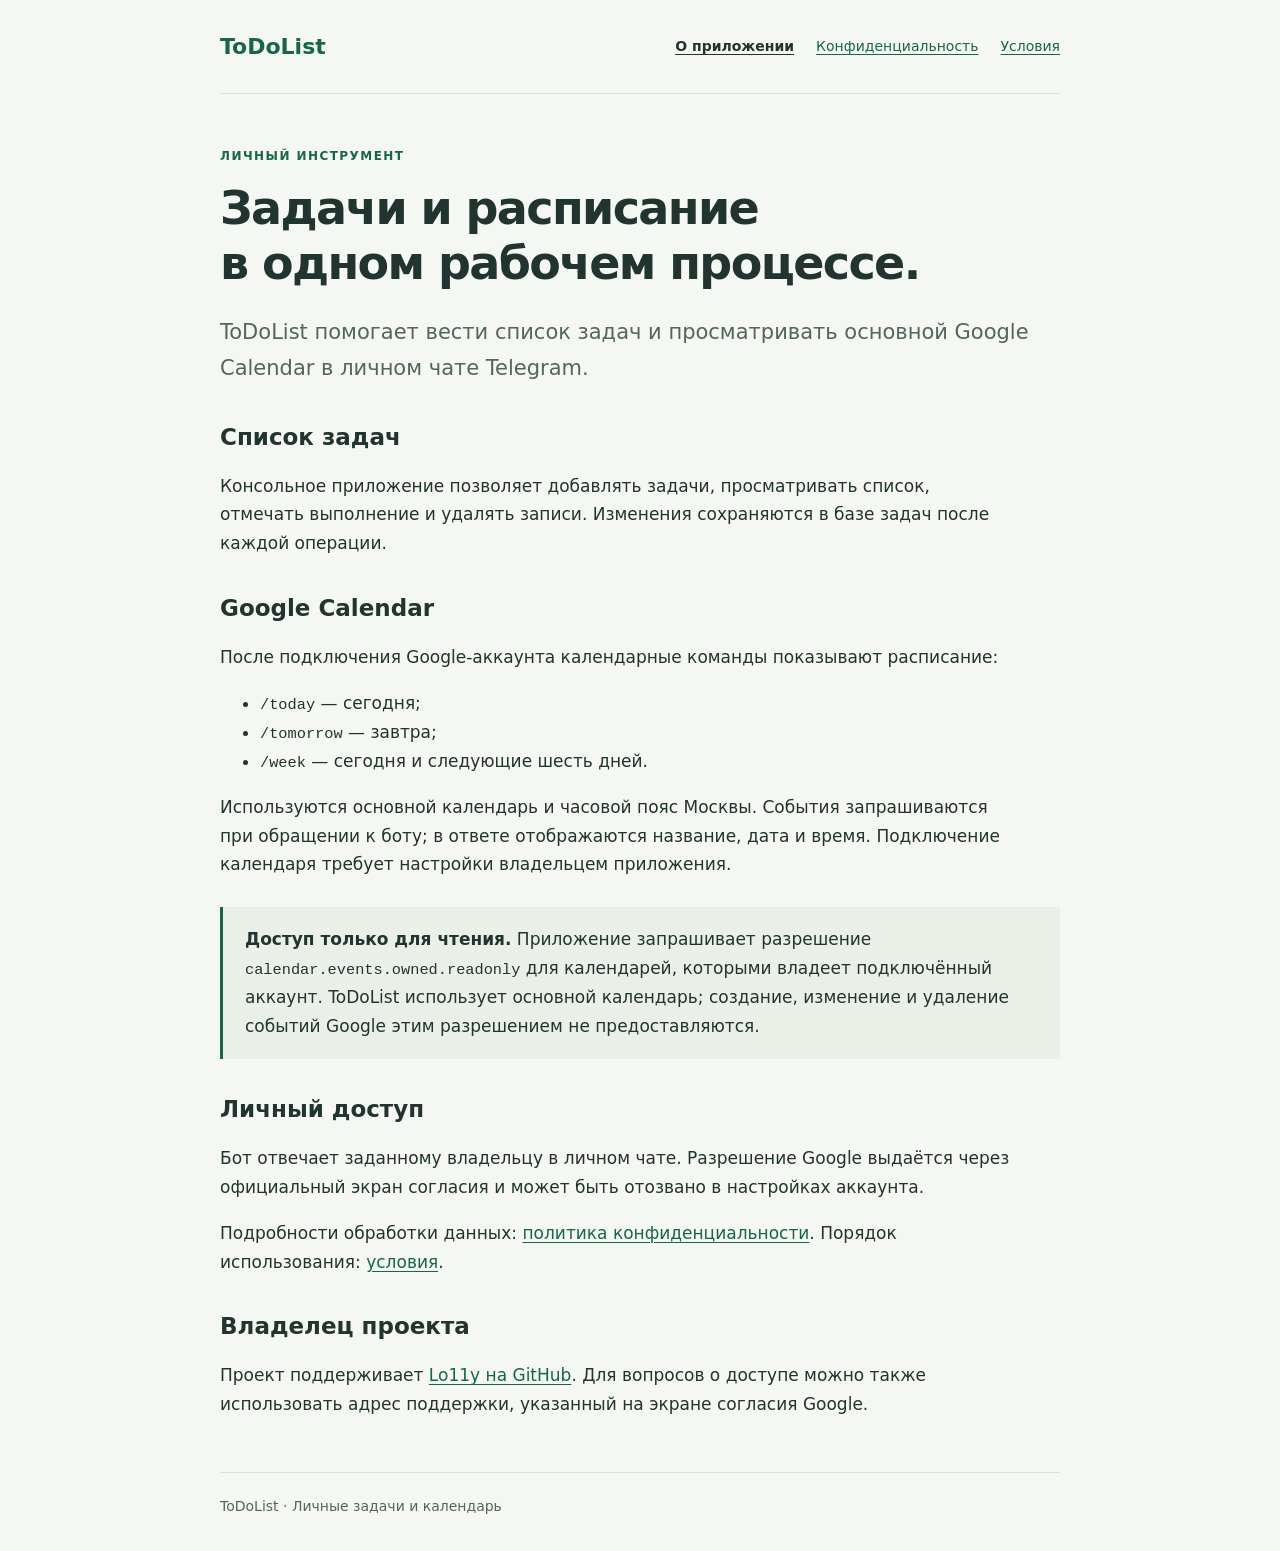
==== index.html @ 9a12ab8c "Publish ToDoList information and Google OAuth policy pages" ====
<!doctype html>
<html lang="ru">
<head>
  <meta charset="utf-8">
  <meta name="viewport" content="width=device-width, initial-scale=1">
  <meta name="description" content="ToDoList — личный список задач и чтение основного Google Calendar через Telegram.">
  <title>ToDoList — задачи и календарь</title>
  <link rel="stylesheet" href="style.css">
</head>
<body>
  <a class="skip" href="#main">К содержимому</a>
  <header><a class="brand" href="index.html">ToDoList</a><nav aria-label="Страницы"><a href="index.html" aria-current="page">О приложении</a><a href="privacy.html">Конфиденциальность</a><a href="terms.html">Условия</a></nav></header>
  <main id="main">
    <div class="eyebrow">Личный инструмент</div>
    <h1>Задачи и расписание<br>в одном рабочем процессе.</h1>
    <p class="intro">ToDoList помогает вести список задач и просматривать основной Google Calendar в личном чате Telegram.</p>
    <section aria-labelledby="tasks"><h2 id="tasks">Список задач</h2><p>Консольное приложение позволяет добавлять задачи, просматривать список, отмечать выполнение и удалять записи. Изменения сохраняются в базе задач после каждой операции.</p></section>
    <section aria-labelledby="calendar"><h2 id="calendar">Google Calendar</h2><p>После подключения Google-аккаунта календарные команды показывают расписание:</p><ul><li><code>/today</code> — сегодня;</li><li><code>/tomorrow</code> — завтра;</li><li><code>/week</code> — сегодня и следующие шесть дней.</li></ul><p>Используются основной календарь и часовой пояс Москвы. События запрашиваются при обращении к боту; в ответе отображаются название, дата и время. Подключение календаря требует настройки владельцем приложения.</p></section>
    <aside class="note"><p><strong>Доступ только для чтения.</strong> Приложение запрашивает разрешение <code>calendar.events.owned.readonly</code> для календарей, которыми владеет подключённый аккаунт. ToDoList использует основной календарь; создание, изменение и удаление событий Google этим разрешением не предоставляются.</p></aside>
    <section aria-labelledby="access"><h2 id="access">Личный доступ</h2><p>Бот отвечает заданному владельцу в личном чате. Разрешение Google выдаётся через официальный экран согласия и может быть отозвано в настройках аккаунта.</p><p>Подробности обработки данных: <a href="privacy.html">политика конфиденциальности</a>. Порядок использования: <a href="terms.html">условия</a>.</p></section>
    <section aria-labelledby="contact"><h2 id="contact">Владелец проекта</h2><p>Проект поддерживает <a href="https://github.com/Lo11y">Lo11y на GitHub</a>. Для вопросов о доступе можно также использовать адрес поддержки, указанный на экране согласия Google.</p></section>
  </main>
  <footer><p>ToDoList · Личные задачи и календарь</p></footer>
</body>
</html>
---- style.css ----
:root { color-scheme: light; --ink: #21342f; --muted: #52655f; --accent: #17654c; --line: #d7e1da; }
* { box-sizing: border-box; }
body { margin: 0; background: #f5f7f3; color: var(--ink); font: 17px/1.7 system-ui, sans-serif; }
a { color: var(--accent); text-underline-offset: .2em; }
a:hover { text-decoration-thickness: 2px; }
a:focus-visible { outline: 3px solid #9d6400; outline-offset: 5px; }
.skip { position: absolute; top: -100px; left: 16px; background: white; padding: 8px; }
.skip:focus { top: 8px; }
header, main, footer { width: min(840px, calc(100% - 40px)); margin-inline: auto; }
header { display: flex; align-items: center; justify-content: space-between; gap: 24px; padding-block: 28px; border-bottom: 1px solid var(--line); }
.brand { font-size: 22px; font-weight: 700; text-decoration: none; }
nav { display: flex; flex-wrap: wrap; gap: 12px 22px; font-size: 14px; }
nav [aria-current] { color: var(--ink); font-weight: 700; }
main { padding-block: 52px 36px; }
.eyebrow { color: var(--accent); letter-spacing: .12em; text-transform: uppercase; font-size: 12px; font-weight: 700; }
h1 { font-size: clamp(30px, 5vw, 46px); line-height: 1.2; letter-spacing: -.035em; margin: 14px 0 24px; }
h2 { font-size: 23px; line-height: 1.3; margin-top: 36px; }
p, li { max-width: 73ch; }
.intro { font-size: 21px; color: var(--muted); }
.note { padding: 18px 22px; border-left: 3px solid var(--accent); background: #eaf0e8; margin-block: 28px; }
.note p { margin: 0; }
code { font: .9em ui-monospace, monospace; overflow-wrap: anywhere; }
.date, footer { color: var(--muted); font-size: 14px; }
footer { border-top: 1px solid var(--line); padding-block: 22px 32px; }
footer p { margin: 0; }
@media (max-width: 620px) { header { flex-direction: column; align-items: flex-start; gap: 12px; } main { padding-top: 32px; } .intro { font-size: 19px; } }
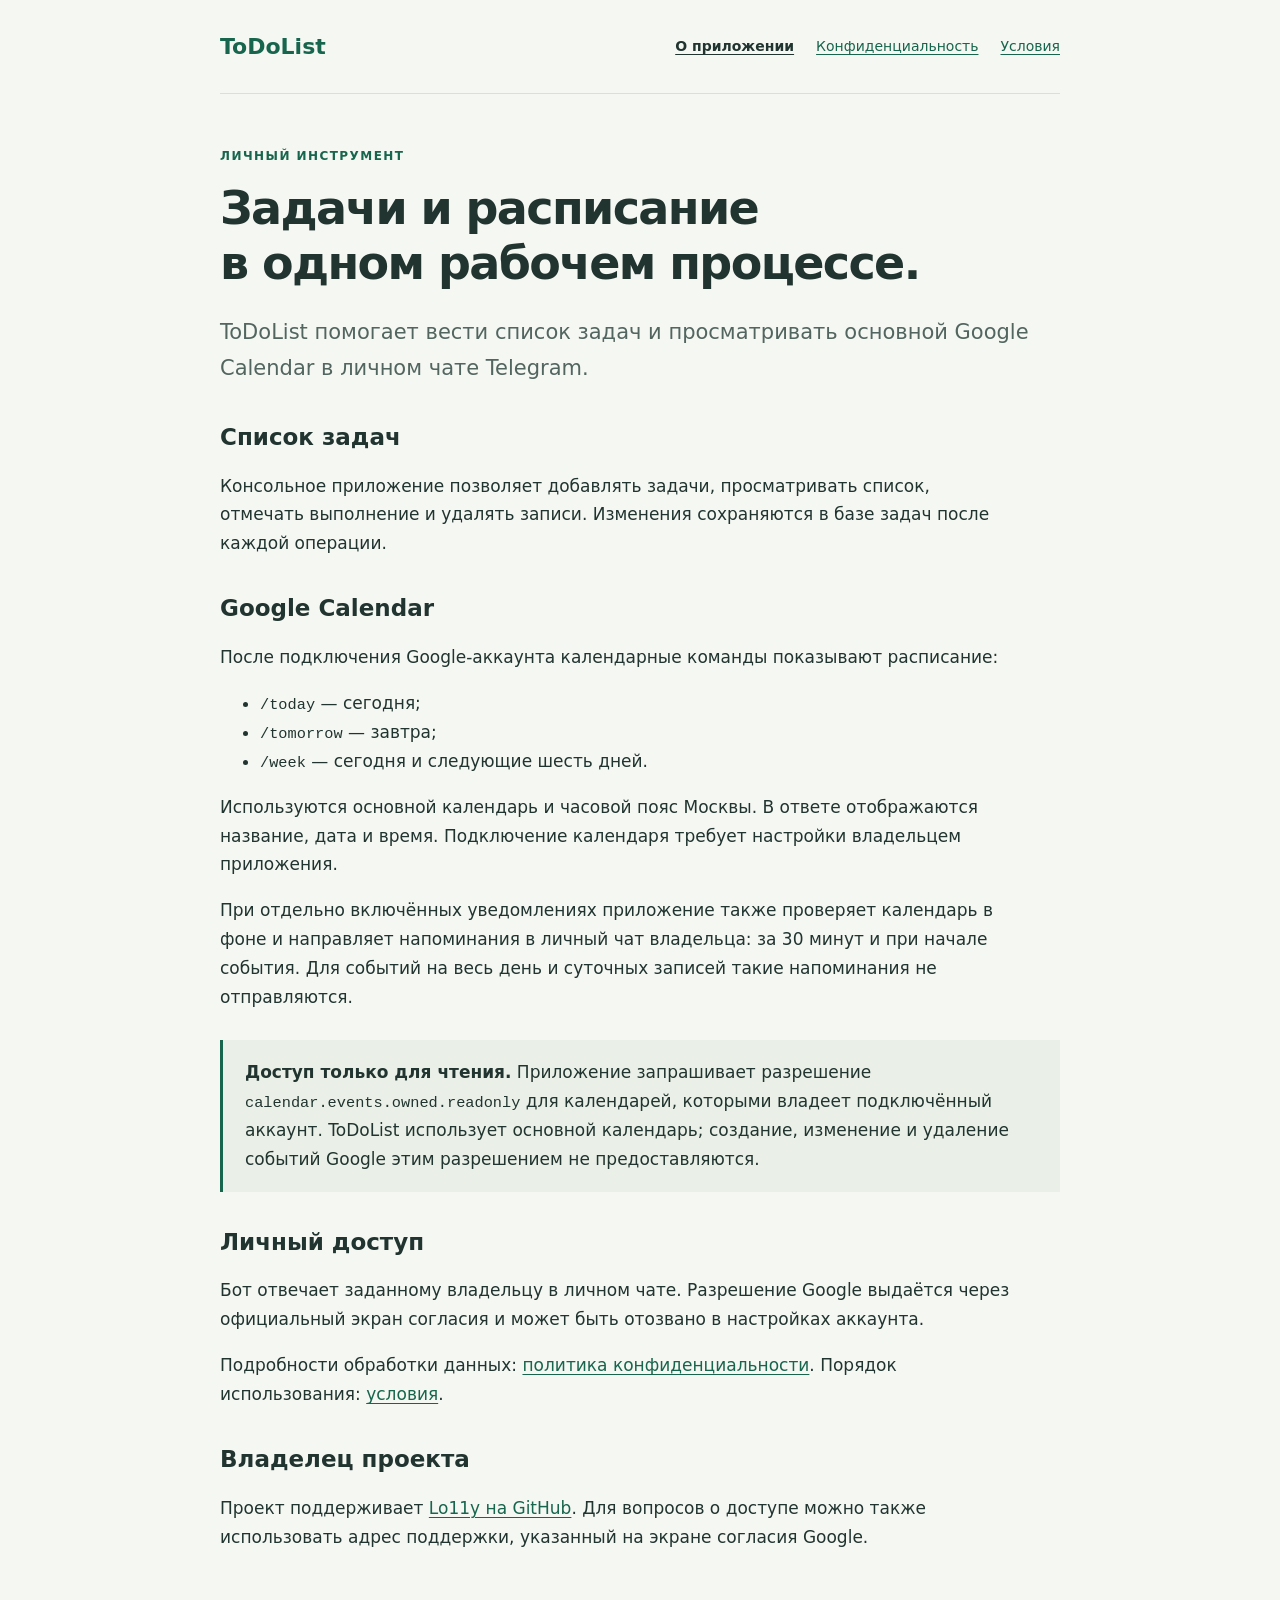
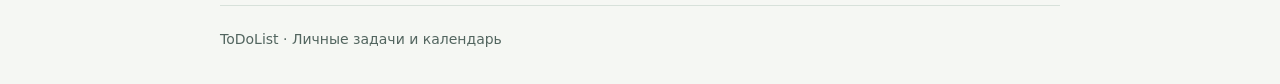
==== commit a11b7876: "Describe optional calendar reminders and delivery state" ====
--- a/index.html
+++ b/index.html
@@ -15,7 +15,7 @@
     <h1>Задачи и расписание<br>в одном рабочем процессе.</h1>
     <p class="intro">ToDoList помогает вести список задач и просматривать основной Google Calendar в личном чате Telegram.</p>
     <section aria-labelledby="tasks"><h2 id="tasks">Список задач</h2><p>Консольное приложение позволяет добавлять задачи, просматривать список, отмечать выполнение и удалять записи. Изменения сохраняются в базе задач после каждой операции.</p></section>
-    <section aria-labelledby="calendar"><h2 id="calendar">Google Calendar</h2><p>После подключения Google-аккаунта календарные команды показывают расписание:</p><ul><li><code>/today</code> — сегодня;</li><li><code>/tomorrow</code> — завтра;</li><li><code>/week</code> — сегодня и следующие шесть дней.</li></ul><p>Используются основной календарь и часовой пояс Москвы. События запрашиваются при обращении к боту; в ответе отображаются название, дата и время. Подключение календаря требует настройки владельцем приложения.</p></section>
+    <section aria-labelledby="calendar"><h2 id="calendar">Google Calendar</h2><p>После подключения Google-аккаунта календарные команды показывают расписание:</p><ul><li><code>/today</code> — сегодня;</li><li><code>/tomorrow</code> — завтра;</li><li><code>/week</code> — сегодня и следующие шесть дней.</li></ul><p>Используются основной календарь и часовой пояс Москвы. В ответе отображаются название, дата и время. Подключение календаря требует настройки владельцем приложения.</p><p>При отдельно включённых уведомлениях приложение также проверяет календарь в фоне и направляет напоминания в личный чат владельца: за 30 минут и при начале события. Для событий на весь день и суточных записей такие напоминания не отправляются.</p></section>
     <aside class="note"><p><strong>Доступ только для чтения.</strong> Приложение запрашивает разрешение <code>calendar.events.owned.readonly</code> для календарей, которыми владеет подключённый аккаунт. ToDoList использует основной календарь; создание, изменение и удаление событий Google этим разрешением не предоставляются.</p></aside>
     <section aria-labelledby="access"><h2 id="access">Личный доступ</h2><p>Бот отвечает заданному владельцу в личном чате. Разрешение Google выдаётся через официальный экран согласия и может быть отозвано в настройках аккаунта.</p><p>Подробности обработки данных: <a href="privacy.html">политика конфиденциальности</a>. Порядок использования: <a href="terms.html">условия</a>.</p></section>
     <section aria-labelledby="contact"><h2 id="contact">Владелец проекта</h2><p>Проект поддерживает <a href="https://github.com/Lo11y">Lo11y на GitHub</a>. Для вопросов о доступе можно также использовать адрес поддержки, указанный на экране согласия Google.</p></section>
